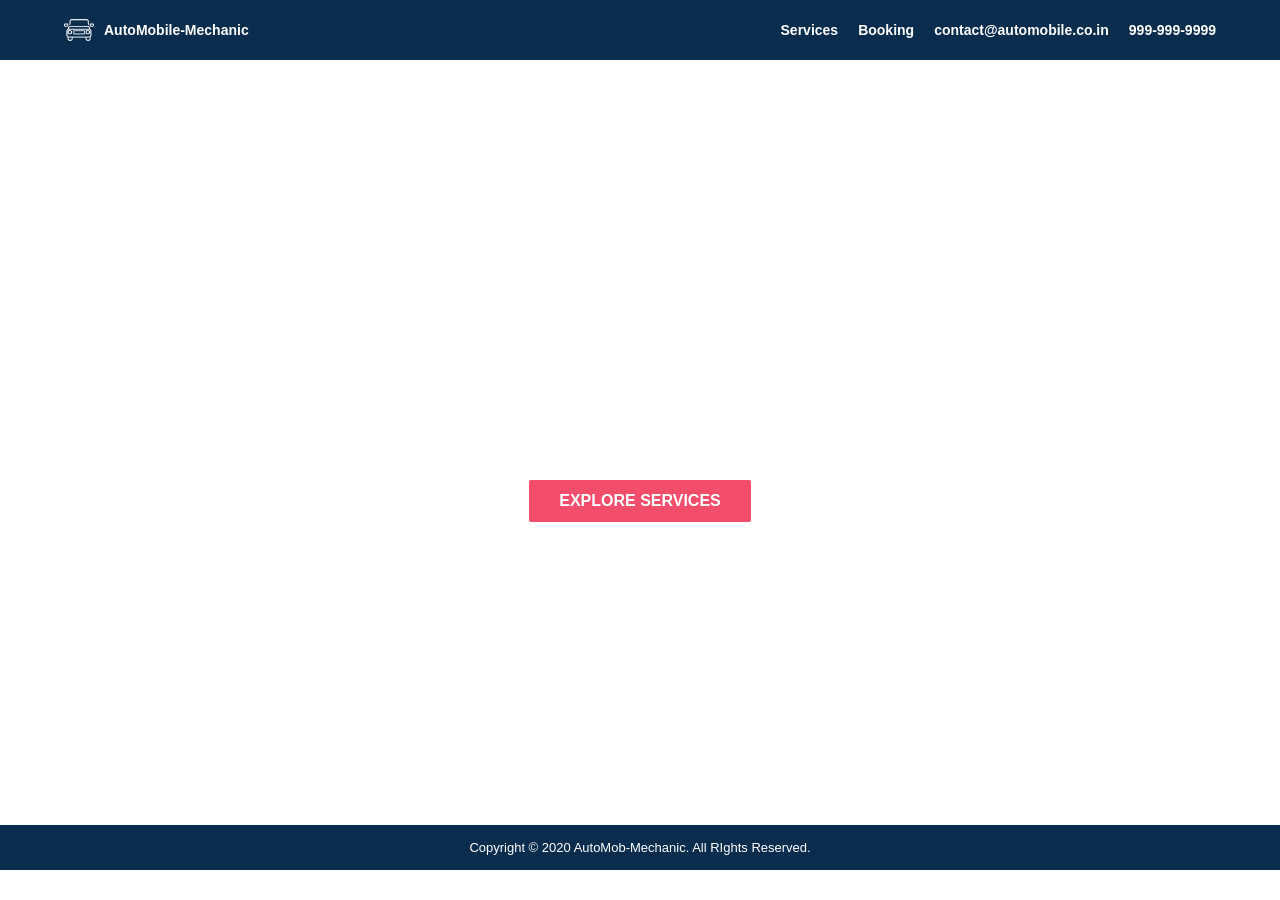
==== index.html @ 5c7893a2 "Initial page of web app home page additional img" ====
<!DOCTYPE html>
<html lang="en">
<head>
    <meta charset="UTF-8">
    <meta name="viewport" content="width=device-width, initial-scale=1.0">
    <title>Automobile Mechanic</title>
    <link rel="stylesheet" href="home.css">
</head>
<body>
    <header>
        <nav class="logo-group">
        <div><a href="index.html" target="_blank" class="navi"><img src="icon.png" class="logo-icon">AutoMobile-Mechanic</img></a></div>
        <div class="nav-links">
            <a href="services.html" target="_blank" class="navi">Services</a>
            <a href="booking.html" target="_blank" class="navi">Booking</a>
            <a href="mailto:contact@automobile.co.in" class="navi">contact@automobile.co.in</a>
            <a href="tel:+91999-999-9999" class="navi">999-999-9999</a>
        </div>
    </nav>
    </header>
    <main class="hero-content">
        <h1>
            Looking for car services
        </h1>
        <p>Get a free quote and let the professionals do all the work</p>
        <a href="services.html" class="button-explore">Explore Services</a>
    </main>
    <footer>
        <p>Copyright &copy; 2020 AutoMob-Mechanic. All RIghts Reserved.</p>
    </footer>
</body>
</html>
---- home.css ----
* {
    margin: 0;
    padding: 0;
    box-sizing: border-box;
}

body {
    font-family: 'Arial', sans-serif;
}

header nav {
    background-color: #0a2d4d;
    height: 60px;
    display: flex;
    justify-content: space-between;
    align-items: center;
    padding: 0 5%;
}

.logo-group a {
    display: flex;
    align-items: center;
    gap: 10px;
    text-decoration: none;
    color: white;
    font-weight: bold;
}

.logo-icon {
    height: 30px;
    width: auto;
}

.nav-links {
    display: flex;
    gap: 20px;
    align-items: center;
}

.navi {
    text-decoration: none;
    color: white;
    font-size: 14px;
}

main {
    background-size: cover;
    background-position: center;
    height: 85vh;
    display: flex;
    justify-content: center;
    align-items: center;
    text-align: center;
    color: white;
    animation: bgSlideshow 5s infinite ease-in;
}

@keyframes bgSlideshow {
    0%, 45% {
        background-image: linear-gradient(rgba(0,0,0,0.3), rgba(0,0,0,0.3)), url('home1.jpg');
    }
    50%, 95% {
        background-image: linear-gradient(rgba(0,0,0,0.3), rgba(0,0,0,0.3)), url('home2.jpg');
    }
    100% {
        background-image: linear-gradient(rgba(0,0,0,0.3), rgba(0,0,0,0.3)), url('home1.jpg');
    }
}

.hero-content {
    display: flex;
    flex-direction: column;
    align-items: center; 
    gap: 15px; 
}

.hero-content h1 {
    font-size: 3rem;
    text-transform: uppercase;
   
}


.hero-content p {
    font-size: 1.2rem;
    margin-bottom: 10px;
}

.button-explore {
    display: inline-block;
    padding: 12px 30px;
    background-color: #f24e6c;
    border-radius: 2px;
    text-transform: uppercase;
    color: white;
    font-weight: 600;
    text-decoration: none;
}

footer {
    background-color: #0a2d4d;
    color: white;
    text-align: center;
    padding: 15px 0;
    font-size: 13px;
}
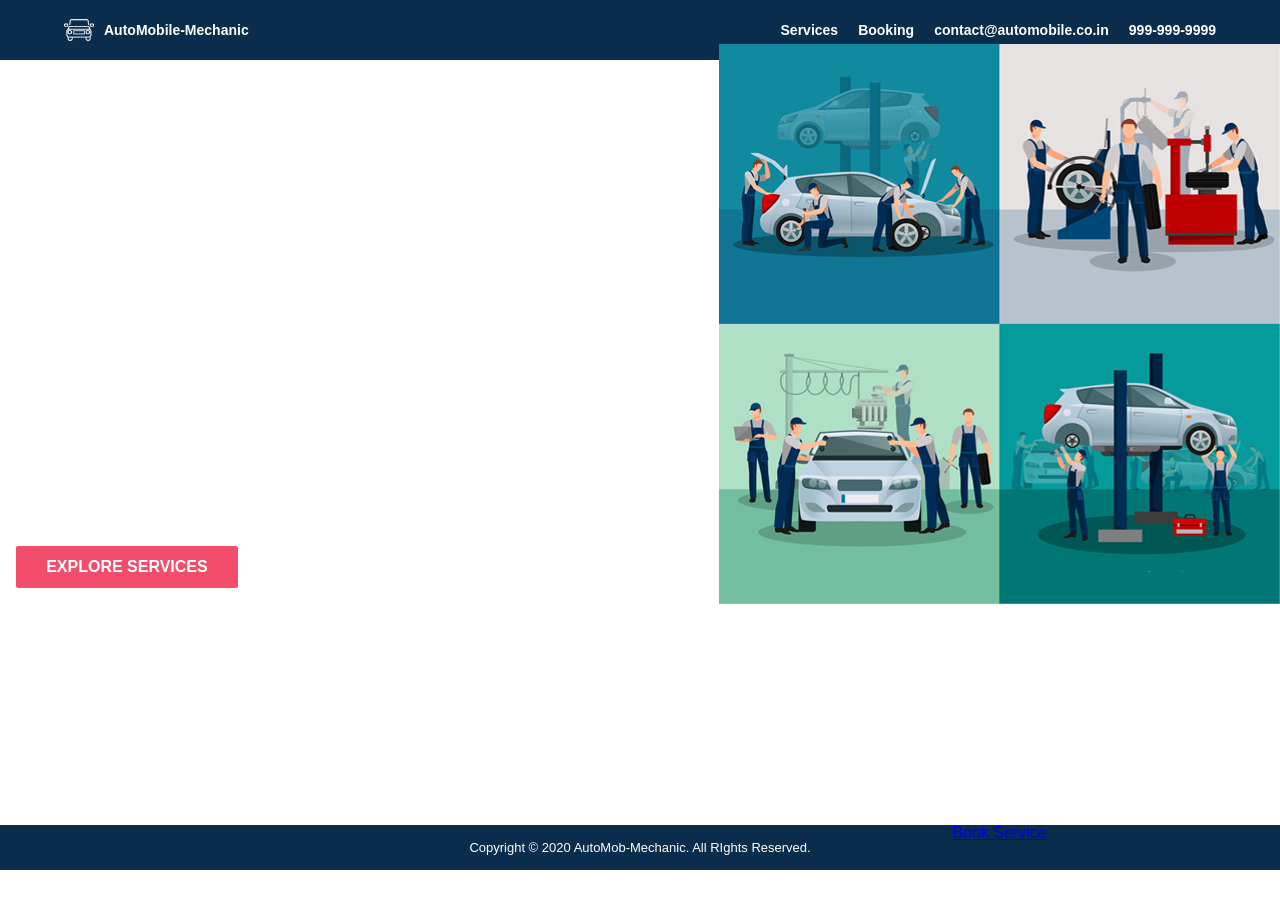
==== commit 9adf93d7: "Enhance index.html with service details and steps Added additional content and structure to the main" ====
--- a/index.html
+++ b/index.html
@@ -18,15 +18,49 @@
         </div>
     </nav>
     </header>
-    <main class="hero-content">
-        <h1>
-            Looking for car services
-        </h1>
-        <p>Get a free quote and let the professionals do all the work</p>
-        <a href="services.html" class="button-explore">Explore Services</a>
+    <main >
+        <div class="hero-content">
+            <h1>
+                Looking for car services
+            </h1>
+            <p>Get a free quote and let the professionals do all the work</p>
+            <a href="services.html" class="button-explore">Explore Services</a>
+        </div>
+        <div class="massage-para">
+            <p>At AutoMob-Mechanic, we aim to make the car repair and service experience straightforward
+                by providing services for repair, servicing and maintaing - lending our expertise in all
+                forms.
+            </p>
+        </div>
+        <div class="bottom-main">
+            <div>
+                <img src="home3.png" alt="services-Image">
+            </div>
+            <div>
+                <p id="step-massage">
+                    Enjoy convinent car repair and maintenance at your home or office. It's as easy as 1-2-3.
+                </p>
+                <div class="steps-container">
+                    <span class="number">1</span>
+                    <h4>Choose a Service</h4>
+                    <p>Choose the perfect service for your car.</p>
+                </div>
+                <div class="steps-container">
+                    <span class="number">2</span>
+                    <h4>Book an Appointment</h4>
+                    <p>Book an appointment with us on your convinent date.</p>
+                </div>
+                <div class="steps-container">
+                     <span class="number">3</span>
+                    <h4>Get Your Car Fixed</h4>
+                    <p>No more waiting needed, our reprentative will take care of everything on thier own.</p>
+                </div>
+                <a href="booking.html" id="book-button">Book Service</a>
+            </div>
+        </div>
     </main>
     <footer>
         <p>Copyright &copy; 2020 AutoMob-Mechanic. All RIghts Reserved.</p>
     </footer>
 </body>
-</html>+</html>
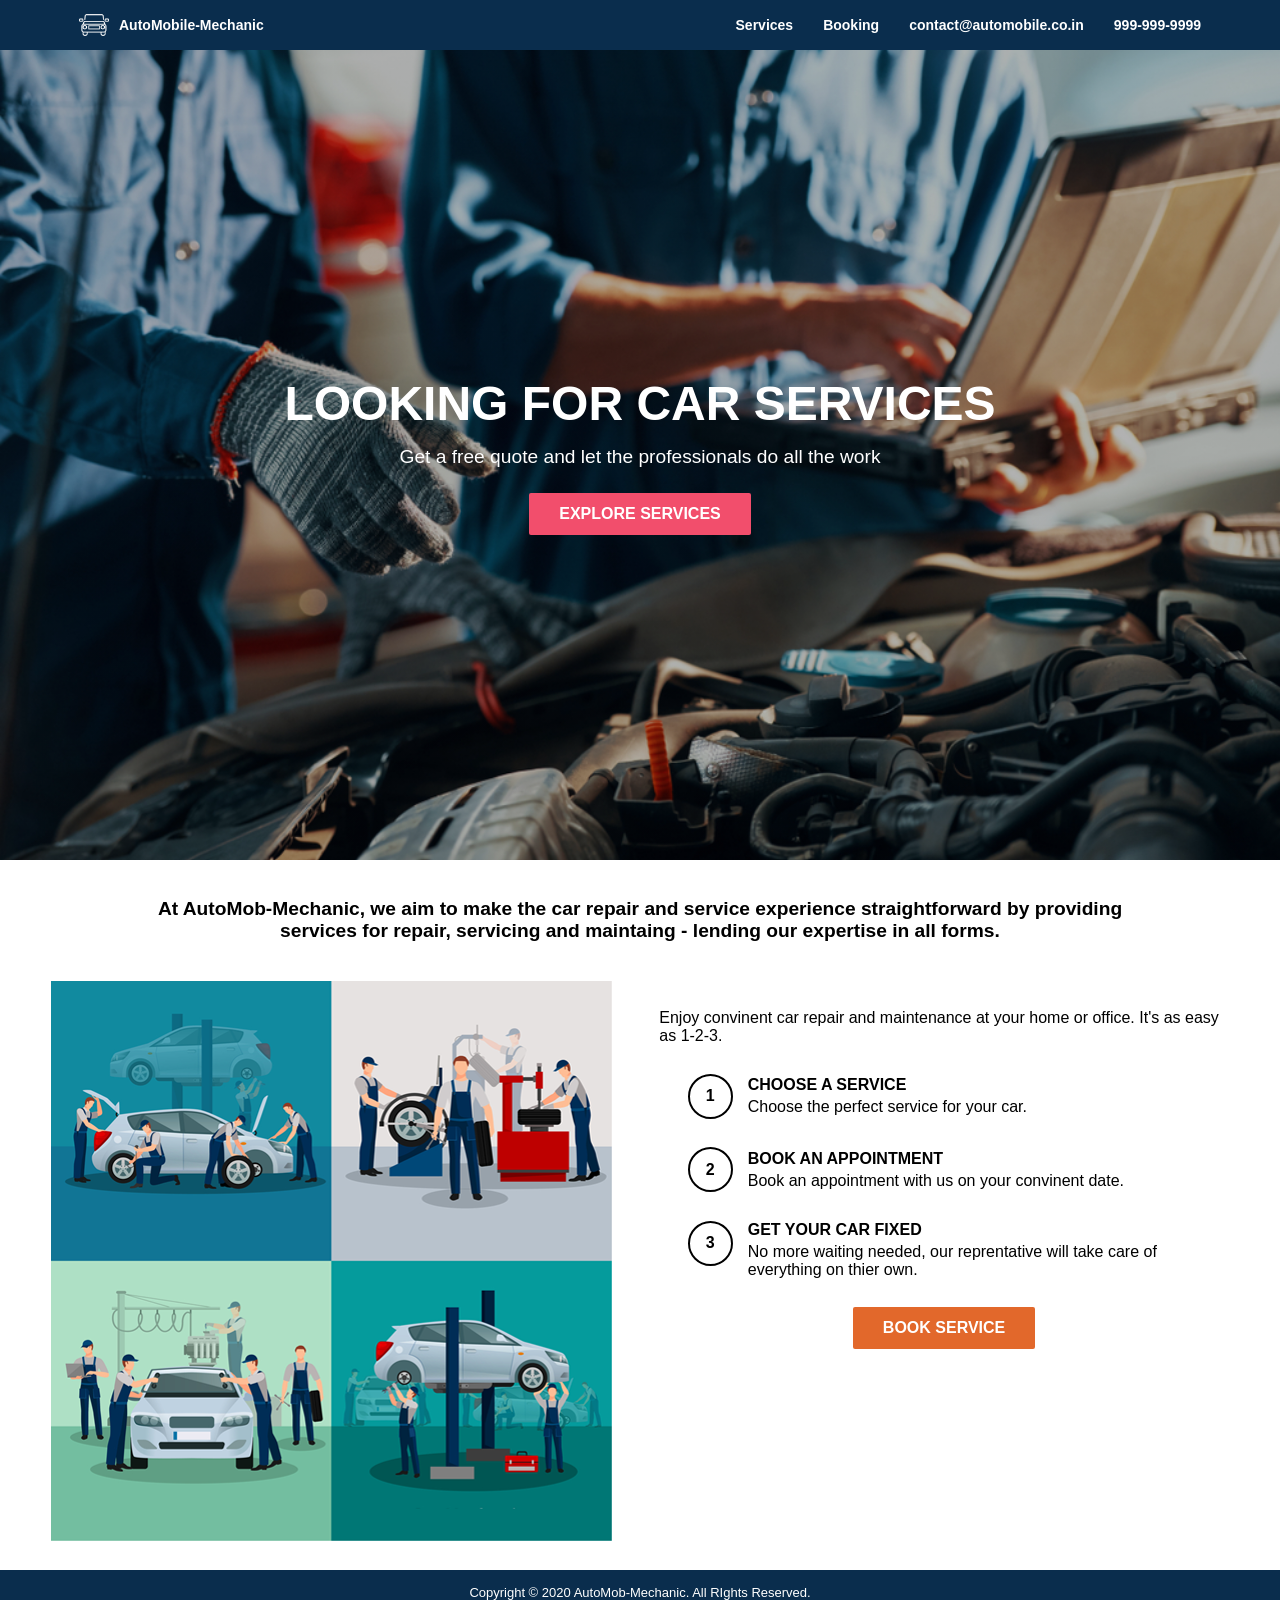
==== commit 25e9b96d: "Refactor index.html for improved navigation Updated HTML structure and navigation links for better u" ====
--- a/index.html
+++ b/index.html
@@ -9,11 +9,11 @@
 <body>
     <header>
         <nav class="logo-group">
-        <div><a href="index.html" target="_blank" class="navi"><img src="icon.png" class="logo-icon">AutoMobile-Mechanic</img></a></div>
+        <div><a href="index.html" target="_self" id="main-nohover"><img src="icon.png" class="logo-icon">AutoMobile-Mechanic</img></a></div>
         <div class="nav-links">
-            <a href="services.html" target="_blank" class="navi">Services</a>
-            <a href="booking.html" target="_blank" class="navi">Booking</a>
-            <a href="mailto:contact@automobile.co.in" class="navi">contact@automobile.co.in</a>
+            <a href="services.html" target="_self" class="navi">Services</a>
+            <a href="booking.html" target="_self" class="navi">Booking</a>
+            <a href="mailto: contact@automobile.co.in" class="navi" target="_blank">contact@automobile.co.in</a>
             <a href="tel:+91999-999-9999" class="navi">999-999-9999</a>
         </div>
     </nav>
--- a/home.css
+++ b/home.css
@@ -2,6 +2,7 @@
     margin: 0;
     padding: 0;
     box-sizing: border-box;
+   
 }
 
 body {
@@ -10,7 +11,7 @@
 
 header nav {
     background-color: #0a2d4d;
-    height: 60px;
+    height: 50px;
     display: flex;
     justify-content: space-between;
     align-items: center;
@@ -33,45 +34,83 @@
 
 .nav-links {
     display: flex;
-    gap: 20px;
-    align-items: center;
+    gap: 0px;
+    align-items: center;
+}
+
+#main-nohover{
+    text-decoration: none;
+    color: white;
+    font-size: 14px;
+    padding: 17px 15px;
 }
 
 .navi {
     text-decoration: none;
     color: white;
     font-size: 14px;
-}
-
-main {
+    padding: 20px 15px;
+}
+
+.navi:hover{
+    background-color: hsl(349, 86%, 63%);
+    color: black;
+    background-size: contain;
+    
+}
+
+.hero-content {
+    position: relative;
+    height: 90dvh;
+    display: flex;
+    justify-content: center;
+    align-items: center;
+    text-align: center;
+    color: white;
+    background-image: linear-gradient(rgba(0,0,0,0.3), rgba(0,0,0,0.3)), url('home2.jpg');
     background-size: cover;
     background-position: center;
-    height: 85vh;
-    display: flex;
-    justify-content: center;
-    align-items: center;
-    text-align: center;
-    color: white;
-    animation: bgSlideshow 5s infinite ease-in;
-}
-
-@keyframes bgSlideshow {
-    0%, 45% {
-        background-image: linear-gradient(rgba(0,0,0,0.3), rgba(0,0,0,0.3)), url('home1.jpg');
-    }
-    50%, 95% {
-        background-image: linear-gradient(rgba(0,0,0,0.3), rgba(0,0,0,0.3)), url('home2.jpg');
-    }
-    100% {
-        background-image: linear-gradient(rgba(0,0,0,0.3), rgba(0,0,0,0.3)), url('home1.jpg');
-    }
+    z-index: 1;
+}
+
+.hero-content::before,
+.hero-content::after {
+    content: "";
+    position: absolute;
+    inset: 0;
+    z-index: -1;
+    background-size: cover;
+    background-position: center;
+}
+
+.hero-content::before {
+    background-image: linear-gradient(rgba(0,0,0,0.3), rgba(0,0,0,0.3)), url('home1.jpg');
+    animation: fade1 12s infinite;
+}
+
+.hero-content::after {
+    background-image: linear-gradient(rgba(0,0,0,0.3), rgba(0,0,0,0.3)), url('home.jpg');
+    animation: fade2 12s infinite;
+}
+
+@keyframes fade1 {
+    0%, 25% { opacity: 1; }
+    33%, 92% { opacity: 0; }
+    100% { opacity: 1; }
+}
+
+@keyframes fade2 {
+    0%, 25% { opacity: 0; }
+    33%, 58% { opacity: 1; }
+    66%, 100% { opacity: 0; }
 }
 
 .hero-content {
     display: flex;
     flex-direction: column;
     align-items: center; 
-    gap: 15px; 
+    gap: 15px;
+    
 }
 
 .hero-content h1 {
@@ -95,6 +134,78 @@
     color: white;
     font-weight: 600;
     text-decoration: none;
+    display: inline-block;
+    
+}
+
+.massage-para p {
+    font-size: larger;
+    text-align: center;
+    margin: 3% 10%;
+    font-weight: bold;
+}
+
+#step-massage{
+    padding: 5% 0% 2%;
+}
+
+.bottom-main{
+    display: flex;
+    flex-direction: row;
+    justify-content: center;
+    margin: 2% 4%;
+    gap: 4%;
+}
+
+.steps-container {
+    margin: 3% 1% 5% 5%;
+    display: grid;
+    grid-template-columns: max-content 1fr;
+    column-gap: 15px;
+    row-gap: 4px;
+}
+
+.steps-container .number {
+    grid-column: 1;
+    grid-row-start: 1;
+    grid-row-end: 3;
+    border: black solid 2px;
+    border-radius: 50%;
+    display: inline-flex;
+    justify-content: center;
+    align-items: center;
+    height: 45px;
+    width: 45px;
+    font-weight: bolder;
+}
+
+.steps-container h4 {
+    grid-column: 2;
+    grid-row: 1;
+    text-transform: uppercase;
+    margin: 0;
+    align-self: end;
+}
+
+.steps-container p {
+    grid-column: 2;
+    grid-row: 2;
+    margin: 0;
+    align-self: start; 
+}
+
+
+#book-button {
+    padding: 12px 30px;
+    background-color: hsla(20, 82%, 48%, 0.904);
+    border-radius: 2px;
+    text-transform: uppercase;
+    color: white;
+    font-weight: 600;
+    text-decoration: none;
+    display: block;
+    width: fit-content;
+    margin: 10px auto; 
 }
 
 footer {
@@ -103,4 +214,5 @@
     text-align: center;
     padding: 15px 0;
     font-size: 13px;
-}+}
+
